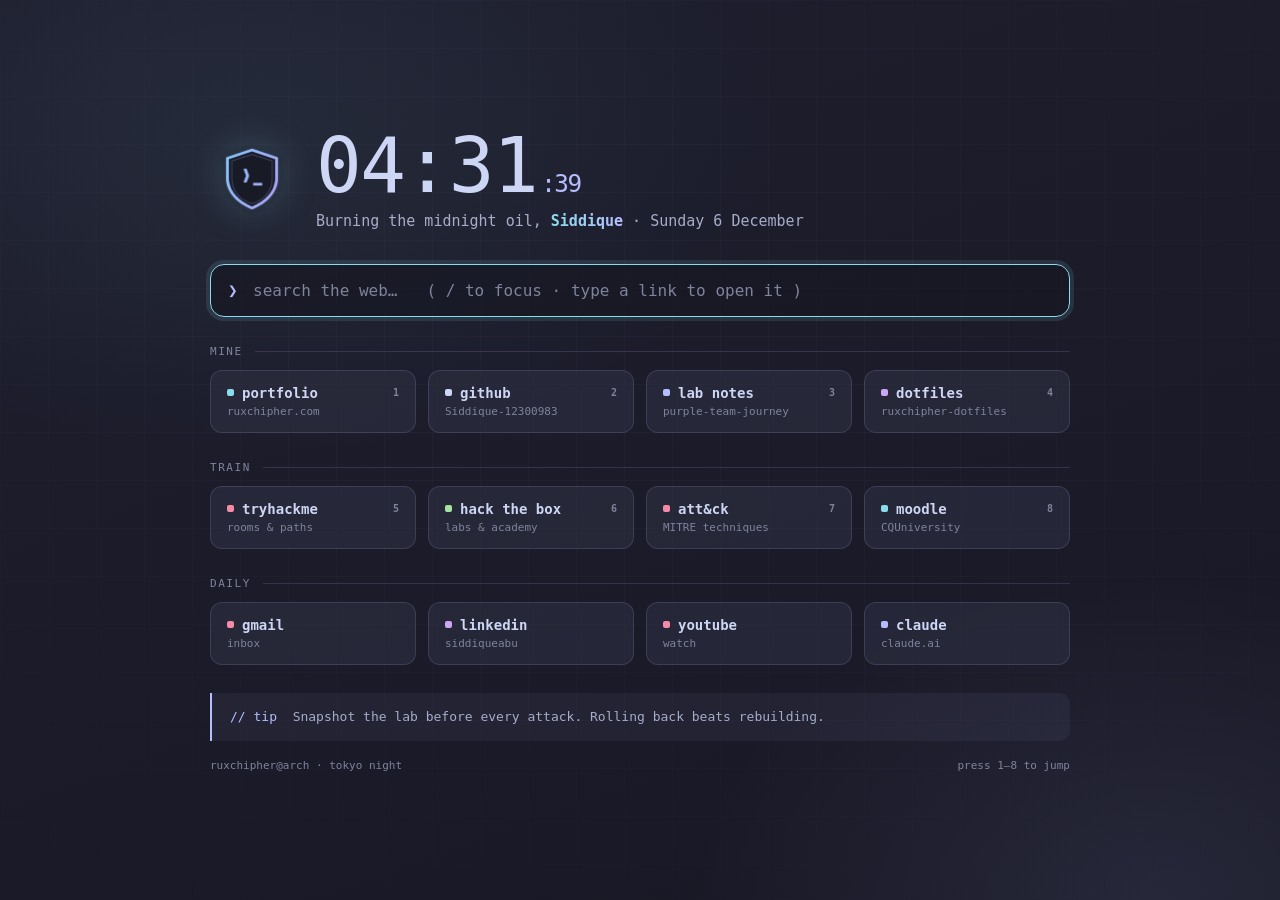
==== .local/share/ruxchipher/startpage/index.html @ 3a8bb69e "Move theming out to ruxtheme, switch the desktop to Catppuccin Mocha Colours were hard-coded across " ====
<!DOCTYPE html>
<html lang="en">
<head>
<meta charset="UTF-8">
<meta name="viewport" content="width=device-width, initial-scale=1.0">
<title>ruxchipher · start</title>
<link rel="icon" href="[data-uri]">
<style>
  :root {
    --bg: #1e1e2e; --bg2: #181825; --panel: rgba(49,50,68, 0.55); --line: rgba(203,166,247, 0.16);
    --fg: #cdd6f4; --sub: #a6adc8; --muted: #7f849c;
    --cyan: #89dceb; --blue: #cba6f7; --purple: #b4befe; --green: #a6e3a1; --red: #f38ba8;
    --mono: "JetBrainsMono Nerd Font", "JetBrains Mono", ui-monospace, monospace;
  }
  * { box-sizing: border-box; margin: 0; padding: 0; }
  html, body { height: 100%; }
  body {
    background: radial-gradient(ellipse 70% 60% at 20% 15%, rgba(137,220,235, 0.07), transparent 60%),
                radial-gradient(ellipse 60% 60% at 90% 100%, rgba(180,190,254, 0.09), transparent 60%),
                linear-gradient(160deg, var(--bg), var(--bg2));
    color: var(--fg); font-family: var(--mono);
    display: flex; align-items: center; justify-content: center; padding: 32px 16px;
    overflow-x: hidden;
  }
  body::before {
    content: ""; position: fixed; inset: 0; pointer-events: none;
    background-image: linear-gradient(rgba(203,166,247, 0.035) 1px, transparent 1px),
                      linear-gradient(90deg, rgba(203,166,247, 0.035) 1px, transparent 1px);
    background-size: 48px 48px;
    mask-image: radial-gradient(ellipse 80% 70% at 50% 40%, #000 30%, transparent 100%);
  }
  main { width: min(860px, 100%); position: relative; animation: rise 0.7s cubic-bezier(.22, 1, .36, 1); }
  @keyframes rise { from { opacity: 0; transform: translateY(14px); } }

  header { display: flex; align-items: center; gap: 22px; }
  header img { width: 84px; height: 84px; filter: drop-shadow(0 0 18px rgba(137,220,235, 0.25)); }
  .clock { font-size: clamp(48px, 9vw, 76px); font-weight: 200; line-height: 1; letter-spacing: -0.02em; }
  .clock .s { font-size: 0.32em; color: var(--purple); margin-left: 4px; }
  .hello { margin-top: 8px; color: var(--sub); font-size: 15px; }
  .hello b {
    background: linear-gradient(90deg, var(--cyan), var(--purple)); -webkit-background-clip: text; background-clip: text;
    color: transparent; font-weight: 700;
  }

  form { margin-top: 34px; position: relative; }
  form span { position: absolute; left: 18px; top: 50%; transform: translateY(-50%); color: var(--purple); }
  input {
    width: 100%; font: inherit; font-size: 16px; color: var(--fg);
    padding: 16px 18px 16px 42px; border-radius: 14px; border: 1px solid var(--line);
    background: rgba(24,24,37, 0.75); outline: none; transition: border-color .25s, box-shadow .25s;
  }
  input::placeholder { color: var(--muted); }
  input:focus { border-color: var(--cyan); box-shadow: 0 0 0 4px rgba(137,220,235, 0.12); }

  .grid { margin-top: 26px; display: grid; grid-template-columns: repeat(4, 1fr); gap: 12px; }
  .grid a {
    text-decoration: none; color: var(--fg); padding: 14px 16px; border-radius: 12px;
    background: var(--panel); border: 1px solid var(--line); display: flex; flex-direction: column; gap: 4px;
    transition: transform .25s cubic-bezier(.22, 1, .36, 1), border-color .25s, background .25s;
  }
  .grid a:hover, .grid a:focus-visible { transform: translateY(-3px); border-color: var(--c, var(--cyan)); background: rgba(49,50,68, 0.8); outline: none; }
  .grid .t { font-size: 14px; font-weight: 700; display: flex; align-items: center; gap: 8px; }
  .grid .t::before { content: ""; width: 7px; height: 7px; border-radius: 2px; background: var(--c, var(--cyan)); }
  .grid .d { font-size: 11px; color: var(--muted); white-space: nowrap; overflow: hidden; text-overflow: ellipsis; }
  .grid kbd { margin-left: auto; font: inherit; font-size: 10px; color: var(--muted); }
  .label { margin-top: 28px; font-size: 11px; letter-spacing: 0.14em; color: var(--muted); display: flex; align-items: center; gap: 12px; }
  .label::after { content: ""; flex: 1; height: 1px; background: var(--line); }
  .label + .grid { margin-top: 12px; }

  .tip {
    margin-top: 28px; padding: 14px 18px; border-left: 2px solid var(--purple); border-radius: 0 10px 10px 0;
    background: rgba(180,190,254, 0.06); color: var(--sub); font-size: 13px; line-height: 1.6;
  }
  .tip b { color: var(--purple); font-weight: 500; }
  footer { margin-top: 18px; font-size: 11px; color: var(--muted); display: flex; justify-content: space-between; flex-wrap: wrap; gap: 8px; }

  @media (max-width: 720px) {
    .grid { grid-template-columns: repeat(2, 1fr); }
    header { gap: 14px; }
    header img { width: 60px; height: 60px; }
  }
  @media (prefers-reduced-motion: reduce) { main { animation: none; } .grid a { transition: none; } }
</style>
</head>
<body>
<main>
  <header>
    <img src="[data-uri]" alt="ruxchipher shield logo">
    <div>
      <div class="clock" id="clock">--:--<span class="s">:--</span></div>
      <div class="hello"><span id="greet">Hello</span>, <b>Siddique</b> · <span id="date"></span></div>
    </div>
  </header>

  <form action="https://www.google.com/search" method="get" autocomplete="off">
    <span>❯</span>
    <input name="q" id="q" placeholder="search the web…   ( / to focus · type a link to open it )" autofocus>
  </form>

  <div class="label">MINE</div>
  <div class="grid">
    <a href="https://ruxchipher.com" style="--c:var(--cyan)"><span class="t">portfolio <kbd>1</kbd></span><span class="d">ruxchipher.com</span></a>
    <a href="https://github.com/Siddique-12300983" style="--c:var(--fg)"><span class="t">github <kbd>2</kbd></span><span class="d">Siddique-12300983</span></a>
    <a href="https://github.com/Siddique-12300983/purple-team-journey" style="--c:var(--purple)"><span class="t">lab notes <kbd>3</kbd></span><span class="d">purple-team-journey</span></a>
    <a href="https://github.com/Siddique-12300983/ruxchipher-dotfiles" style="--c:var(--blue)"><span class="t">dotfiles <kbd>4</kbd></span><span class="d">ruxchipher-dotfiles</span></a>
  </div>

  <div class="label">TRAIN</div>
  <div class="grid">
    <a href="https://tryhackme.com" style="--c:var(--red)"><span class="t">tryhackme <kbd>5</kbd></span><span class="d">rooms & paths</span></a>
    <a href="https://app.hackthebox.com" style="--c:var(--green)"><span class="t">hack the box <kbd>6</kbd></span><span class="d">labs & academy</span></a>
    <a href="https://attack.mitre.org" style="--c:var(--red)"><span class="t">att&amp;ck <kbd>7</kbd></span><span class="d">MITRE techniques</span></a>
    <a href="https://moodle.cqu.edu.au" style="--c:var(--cyan)"><span class="t">moodle <kbd>8</kbd></span><span class="d">CQUniversity</span></a>
  </div>

  <div class="label">DAILY</div>
  <div class="grid">
    <a href="https://mail.google.com" style="--c:var(--red)"><span class="t">gmail</span><span class="d">inbox</span></a>
    <a href="https://www.linkedin.com/in/siddiqueabu/" style="--c:var(--blue)"><span class="t">linkedin</span><span class="d">siddiqueabu</span></a>
    <a href="https://www.youtube.com" style="--c:var(--red)"><span class="t">youtube</span><span class="d">watch</span></a>
    <a href="https://claude.ai" style="--c:var(--purple)"><span class="t">claude</span><span class="d">claude.ai</span></a>
  </div>

  <div class="tip"><b>// tip</b>&nbsp; <span id="tip"></span></div>
  <footer><span>ruxchipher@arch · tokyo night</span><span>press 1–8 to jump</span></footer>
</main>

<script>
  const TIPS = [
    "Every attack you run in the lab should end with a detection you can show for it.",
    "Event ID 4769 with ticket encryption 0x17 (RC4) is a classic Kerberoasting tell.",
    "Snapshot the lab before every attack. Rolling back beats rebuilding.",
    "Sysmon Event ID 1 (process creation) answers most \"what ran?\" questions.",
    "Baseline normal first. You cannot spot weird without knowing boring.",
    "Map every lab exercise to a MITRE ATT&CK technique.",
    "Document as you go: future you is the first reader of your write-up.",
    "Least privilege first. Detection is the backup plan, not the plan."
  ];
  const pad = n => String(n).padStart(2, "0");
  function tick() {
    const d = new Date(), h = d.getHours();
    document.getElementById("clock").innerHTML = pad(h) + ":" + pad(d.getMinutes()) + '<span class="s">:' + pad(d.getSeconds()) + "</span>";
    document.getElementById("greet").textContent = h < 5 ? "Burning the midnight oil" : h < 12 ? "Good morning" : h < 18 ? "Good afternoon" : "Good evening";
    document.getElementById("date").textContent = d.toLocaleDateString("en-AU", { weekday: "long", day: "numeric", month: "long" });
  }
  tick(); setInterval(tick, 1000);
  document.getElementById("tip").textContent = TIPS[Math.floor(Date.now() / 900000) % TIPS.length];

  const q = document.getElementById("q");
  const links = [...document.querySelectorAll(".grid a")];
  document.addEventListener("keydown", e => {
    if (document.activeElement === q) return;
    if (e.key === "/") { e.preventDefault(); q.focus(); }
    const n = parseInt(e.key, 10);
    if (n >= 1 && n <= 8) location.href = links[n - 1].href;
  });
  document.querySelector("form").addEventListener("submit", e => {
    const v = q.value.trim();
    if (/^[\w-]+(\.[\w-]+)+(\/\S*)?$/.test(v) && !v.includes(" ")) { e.preventDefault(); location.href = "https://" + v; }
  });
</script>
</body>
</html>
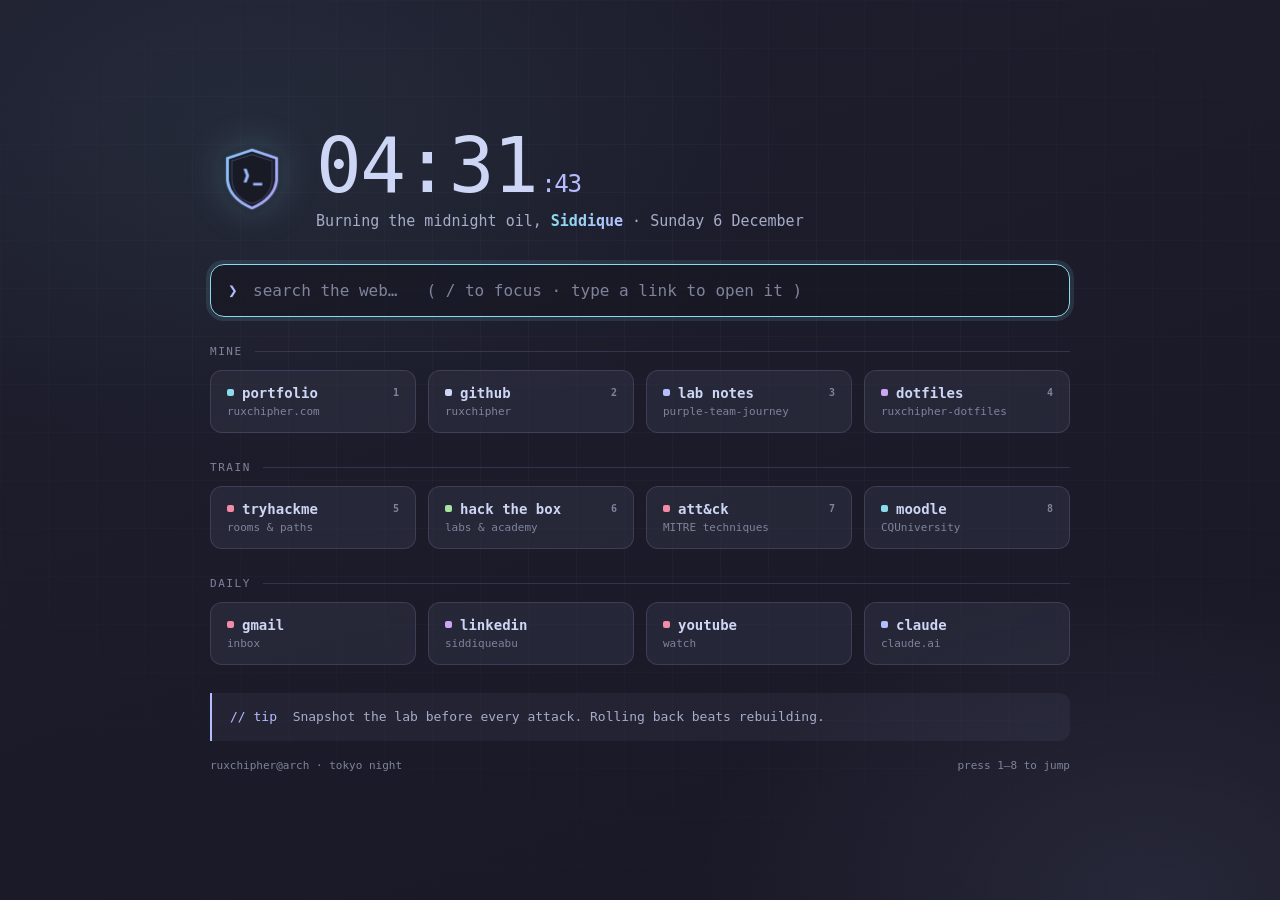
==== commit 63d9d9c1: "Update GitHub links for username change to ruxchipher" ====
--- a/.local/share/ruxchipher/startpage/index.html
+++ b/.local/share/ruxchipher/startpage/index.html
@@ -100,9 +100,9 @@
   <div class="label">MINE</div>
   <div class="grid">
     <a href="https://ruxchipher.com" style="--c:var(--cyan)"><span class="t">portfolio <kbd>1</kbd></span><span class="d">ruxchipher.com</span></a>
-    <a href="https://github.com/Siddique-12300983" style="--c:var(--fg)"><span class="t">github <kbd>2</kbd></span><span class="d">Siddique-12300983</span></a>
-    <a href="https://github.com/Siddique-12300983/purple-team-journey" style="--c:var(--purple)"><span class="t">lab notes <kbd>3</kbd></span><span class="d">purple-team-journey</span></a>
-    <a href="https://github.com/Siddique-12300983/ruxchipher-dotfiles" style="--c:var(--blue)"><span class="t">dotfiles <kbd>4</kbd></span><span class="d">ruxchipher-dotfiles</span></a>
+    <a href="https://github.com/ruxchipher" style="--c:var(--fg)"><span class="t">github <kbd>2</kbd></span><span class="d">ruxchipher</span></a>
+    <a href="https://github.com/ruxchipher/purple-team-journey" style="--c:var(--purple)"><span class="t">lab notes <kbd>3</kbd></span><span class="d">purple-team-journey</span></a>
+    <a href="https://github.com/ruxchipher/ruxchipher-dotfiles" style="--c:var(--blue)"><span class="t">dotfiles <kbd>4</kbd></span><span class="d">ruxchipher-dotfiles</span></a>
   </div>
 
   <div class="label">TRAIN</div>
